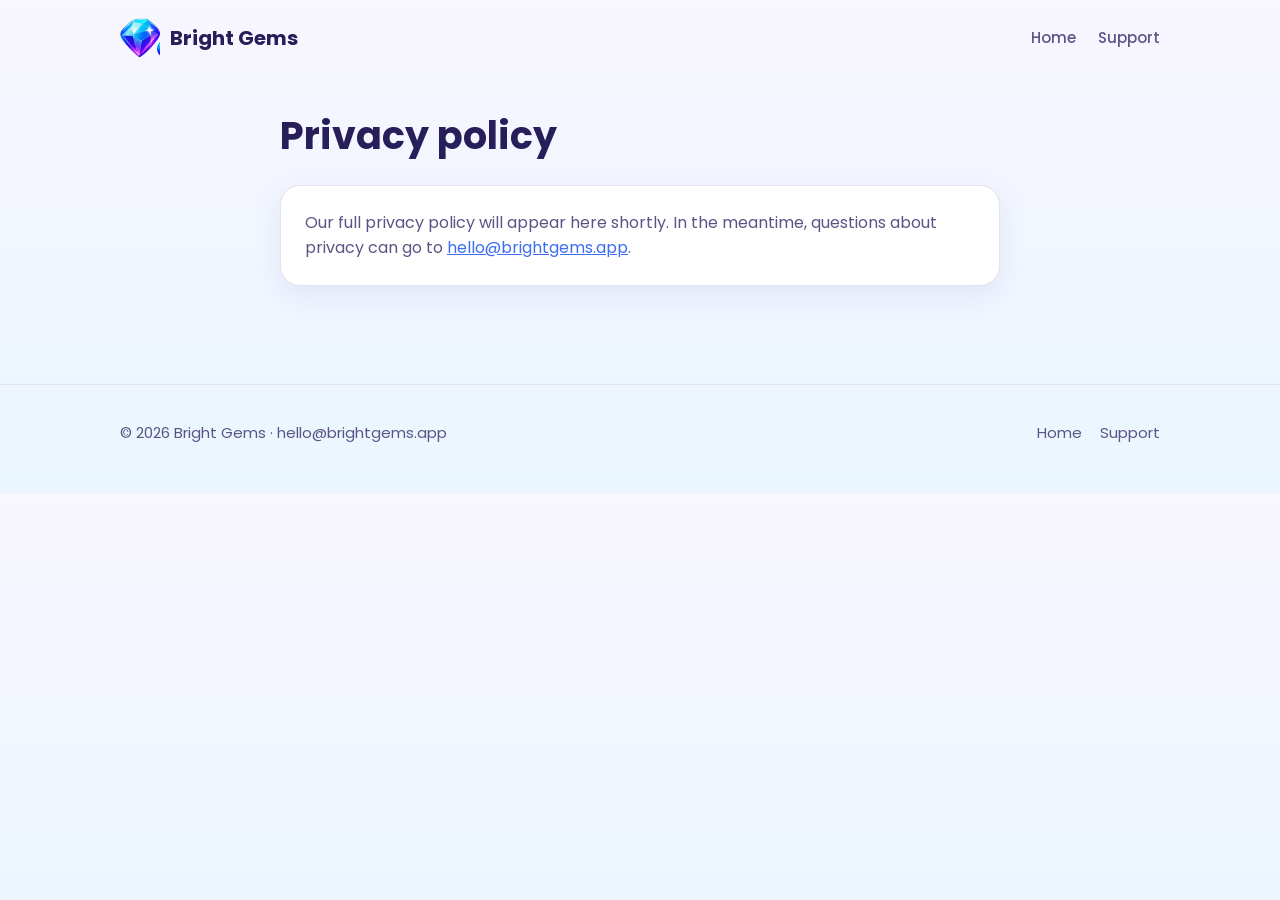
==== privacy.html @ f8c75b59 "Import the live brightgems.app site from Netlify Exact copy of the production deploy (Oct 30, 2026):" ====
<!doctype html>
<html lang="en">
<head>
  <meta charset="utf-8">
  <meta name="viewport" content="width=device-width, initial-scale=1">
  <title>Privacy policy · Bright Gems</title>
  <meta name="description" content="Bright Gems privacy policy.">
  <link rel="icon" type="image/png" sizes="32x32" href="assets/favicon-32.png">
  <link rel="apple-touch-icon" href="assets/apple-touch-icon.png">
  <link rel="stylesheet" href="assets/styles.css">
</head>
<body>

<header class="site-header">
  <div class="wrap">
    <a class="brand" href="/"><img src="assets/gem.png" alt="">Bright Gems</a>
    <nav class="nav" aria-label="Main">
      <a href="/">Home</a>
      <a href='/support'>Support</a>
    </nav>
  </div>
</header>

<main class="page">
  <h1>Privacy policy</h1>
  <!-- PRIVACY_POLICY_TEXT: replace this block with the full policy text -->
  <div class="card">
    <p>Our full privacy policy will appear here shortly. In the meantime, questions about privacy can go to <a href="mailto:hello@brightgems.app">hello@brightgems.app</a>.</p>
  </div>
</main>

<footer class="site-footer">
  <div class="wrap">
    <div>© 2026 Bright Gems · <a href="mailto:hello@brightgems.app">hello@brightgems.app</a></div>
    <nav aria-label="Footer">
      <a href="/">Home</a>
      <a href='/support'>Support</a>
    </nav>
  </div>
</footer>

</body>
</html>
---- assets/styles.css ----
@font-face { font-family: "Poppins"; src: url("fonts/Poppins-Regular.ttf") format("truetype"); font-weight: 400; font-display: swap; }
@font-face { font-family: "Poppins"; src: url("fonts/Poppins-Medium.ttf") format("truetype"); font-weight: 500; font-display: swap; }
@font-face { font-family: "Poppins"; src: url("fonts/Poppins-Bold.ttf") format("truetype"); font-weight: 700; font-display: swap; }

:root {
  --ink: #281e5a;
  --ink-soft: #5b5486;
  --bg: #f8f6ff;
  --bg-sky: #eaf6ff;
  --card: #ffffff;
  --line: #e4e0f5;
  --cyan: #0aa8d8;
  --blue: #3d6df2;
  --purple: #7a4be0;
  --radius: 20px;
  --shadow: 0 10px 30px rgba(60, 40, 140, 0.08);
  --max: 1080px;
}

* { box-sizing: border-box; }
html { scroll-behavior: smooth; }
body {
  margin: 0;
  font-family: "Poppins", system-ui, -apple-system, "Segoe UI", sans-serif;
  color: var(--ink);
  background: linear-gradient(180deg, var(--bg) 0%, var(--bg-sky) 100%);
  line-height: 1.6;
  font-size: 17px;
}
img { max-width: 100%; height: auto; display: block; }
a { color: var(--blue); }
.wrap { max-width: var(--max); margin: 0 auto; padding: 0 20px; }

/* header */
.site-header { padding: 18px 0; }
.site-header .wrap { display: flex; align-items: center; justify-content: space-between; gap: 16px; }
.brand { display: flex; align-items: center; gap: 10px; text-decoration: none; color: var(--ink); font-weight: 700; font-size: 20px; }
.brand img { width: 40px; height: 40px; }
.nav { display: flex; gap: 22px; }
.nav a { color: var(--ink-soft); text-decoration: none; font-weight: 500; font-size: 15px; }
.nav a:hover { color: var(--blue); }

/* hero */
.hero { text-align: center; padding: 28px 0 56px; }
.hero-logo { width: min(560px, 90%); margin: 0 auto 18px; filter: drop-shadow(0 12px 22px rgba(60, 40, 140, 0.15)); }
.hero h1 { font-size: clamp(28px, 4.6vw, 44px); line-height: 1.2; margin: 0 0 12px; }
.hero p.lead { font-size: clamp(17px, 2.2vw, 20px); color: var(--ink-soft); max-width: 640px; margin: 0 auto 26px; }
.cta-row { display: flex; flex-wrap: wrap; gap: 12px; justify-content: center; }
.btn {
  display: inline-flex; align-items: center; gap: 10px; padding: 14px 26px; border-radius: 999px;
  font-weight: 700; text-decoration: none; font-size: 17px; border: 0; cursor: pointer;
}
.btn-primary { background: linear-gradient(90deg, var(--cyan), var(--blue) 55%, var(--purple)); color: #fff; box-shadow: 0 8px 20px rgba(61, 109, 242, 0.3); }
.btn-soon { background: var(--ink); color: #fff; cursor: default; }
.btn-ghost { background: #fff; color: var(--ink); border: 2px solid var(--line); }
.small-note { font-size: 14px; color: var(--ink-soft); margin-top: 14px; }

.pills { display: flex; flex-wrap: wrap; gap: 10px; justify-content: center; margin-top: 22px; }
.pill { padding: 6px 16px; border-radius: 999px; color: #fff; font-weight: 500; font-size: 15px; }
.pill.c { background: var(--cyan); } .pill.p { background: var(--purple); } .pill.b { background: var(--blue); }

/* sections */
section { padding: 56px 0; }
section h2 { font-size: clamp(26px, 3.4vw, 34px); line-height: 1.25; margin: 0 0 10px; text-align: center; }
section .sub { text-align: center; color: var(--ink-soft); max-width: 640px; margin: 0 auto 34px; }
.grid { display: grid; gap: 18px; }
.grid-3 { grid-template-columns: repeat(auto-fit, minmax(240px, 1fr)); }
.grid-4 { grid-template-columns: repeat(auto-fit, minmax(210px, 1fr)); }
.card { background: var(--card); border: 1px solid var(--line); border-radius: var(--radius); padding: 24px; box-shadow: var(--shadow); }
.card h3 { margin: 6px 0 6px; font-size: 19px; }
.card p { margin: 0; color: var(--ink-soft); font-size: 16px; }
.step-num { width: 40px; height: 40px; border-radius: 50%; display: grid; place-items: center; color: #fff; font-weight: 700; background: linear-gradient(135deg, var(--cyan), var(--purple)); }
.icon { font-size: 30px; line-height: 1; }

.feature { display: grid; grid-template-columns: 1.1fr 1fr; gap: 34px; align-items: center; }
.feature h2, .feature .sub { text-align: left; margin-left: 0; }
.feature ul { padding-left: 20px; color: var(--ink-soft); }
.feature li { margin: 6px 0; }
.report-card { background: #fff; border-radius: var(--radius); border: 1px solid var(--line); box-shadow: var(--shadow); padding: 22px; }
.report-card .tag { font-size: 13px; color: var(--ink-soft); }
.bar { margin: 12px 0; }
.bar span { display: flex; justify-content: space-between; font-size: 15px; font-weight: 500; }
.bar i { display: block; height: 10px; border-radius: 99px; background: var(--line); margin-top: 6px; overflow: hidden; }
.bar i b { display: block; height: 100%; border-radius: 99px; background: linear-gradient(90deg, var(--cyan), var(--purple)); }

.plans { display: grid; grid-template-columns: repeat(auto-fit, minmax(280px, 1fr)); gap: 18px; max-width: 820px; margin: 0 auto; }
.plan h3 { font-size: 22px; }
.plan ul { list-style: none; padding: 0; margin: 14px 0 0; }
.plan li { padding: 7px 0 7px 30px; position: relative; color: var(--ink); border-top: 1px solid var(--line); }
.plan li::before { content: "✓"; position: absolute; left: 4px; color: var(--cyan); font-weight: 700; }
.plan li.no { color: var(--ink-soft); }
.plan li.no::before { content: "–"; color: var(--ink-soft); }
.plan.full { border: 2px solid var(--purple); }
.price { font-size: 30px; font-weight: 700; line-height: 1.2; margin-top: 4px; }
.price span { font-size: 17px; font-weight: 500; color: var(--ink-soft); }
.price-note { font-size: 15px; color: var(--ink-soft); }

.faq { max-width: 760px; margin: 0 auto; }
details { background: #fff; border: 1px solid var(--line); border-radius: 16px; padding: 16px 20px; margin-bottom: 12px; }
summary { font-weight: 700; cursor: pointer; }
details p { color: var(--ink-soft); margin: 10px 0 0; }

/* page content (support, privacy) */
.page { max-width: 760px; margin: 0 auto; padding: 20px 20px 60px; }
.page h1 { font-size: clamp(28px, 4vw, 38px); margin: 10px 0 8px; }
.page h2 { text-align: left; font-size: 22px; margin: 30px 0 8px; }
.page .card { margin: 18px 0; }

/* footer */
.site-footer { padding: 36px 0 48px; border-top: 1px solid var(--line); margin-top: 20px; font-size: 15px; color: var(--ink-soft); }
.site-footer .wrap { display: flex; flex-wrap: wrap; gap: 18px; justify-content: space-between; align-items: center; }
.site-footer nav { display: flex; flex-wrap: wrap; gap: 18px; }
.site-footer a { color: var(--ink-soft); text-decoration: none; }
.site-footer a:hover { color: var(--blue); }

@media (max-width: 760px) {
  .nav { display: none; }
  .feature { grid-template-columns: 1fr; }
  .feature h2, .feature .sub { text-align: center; }
  section { padding: 40px 0; }
}
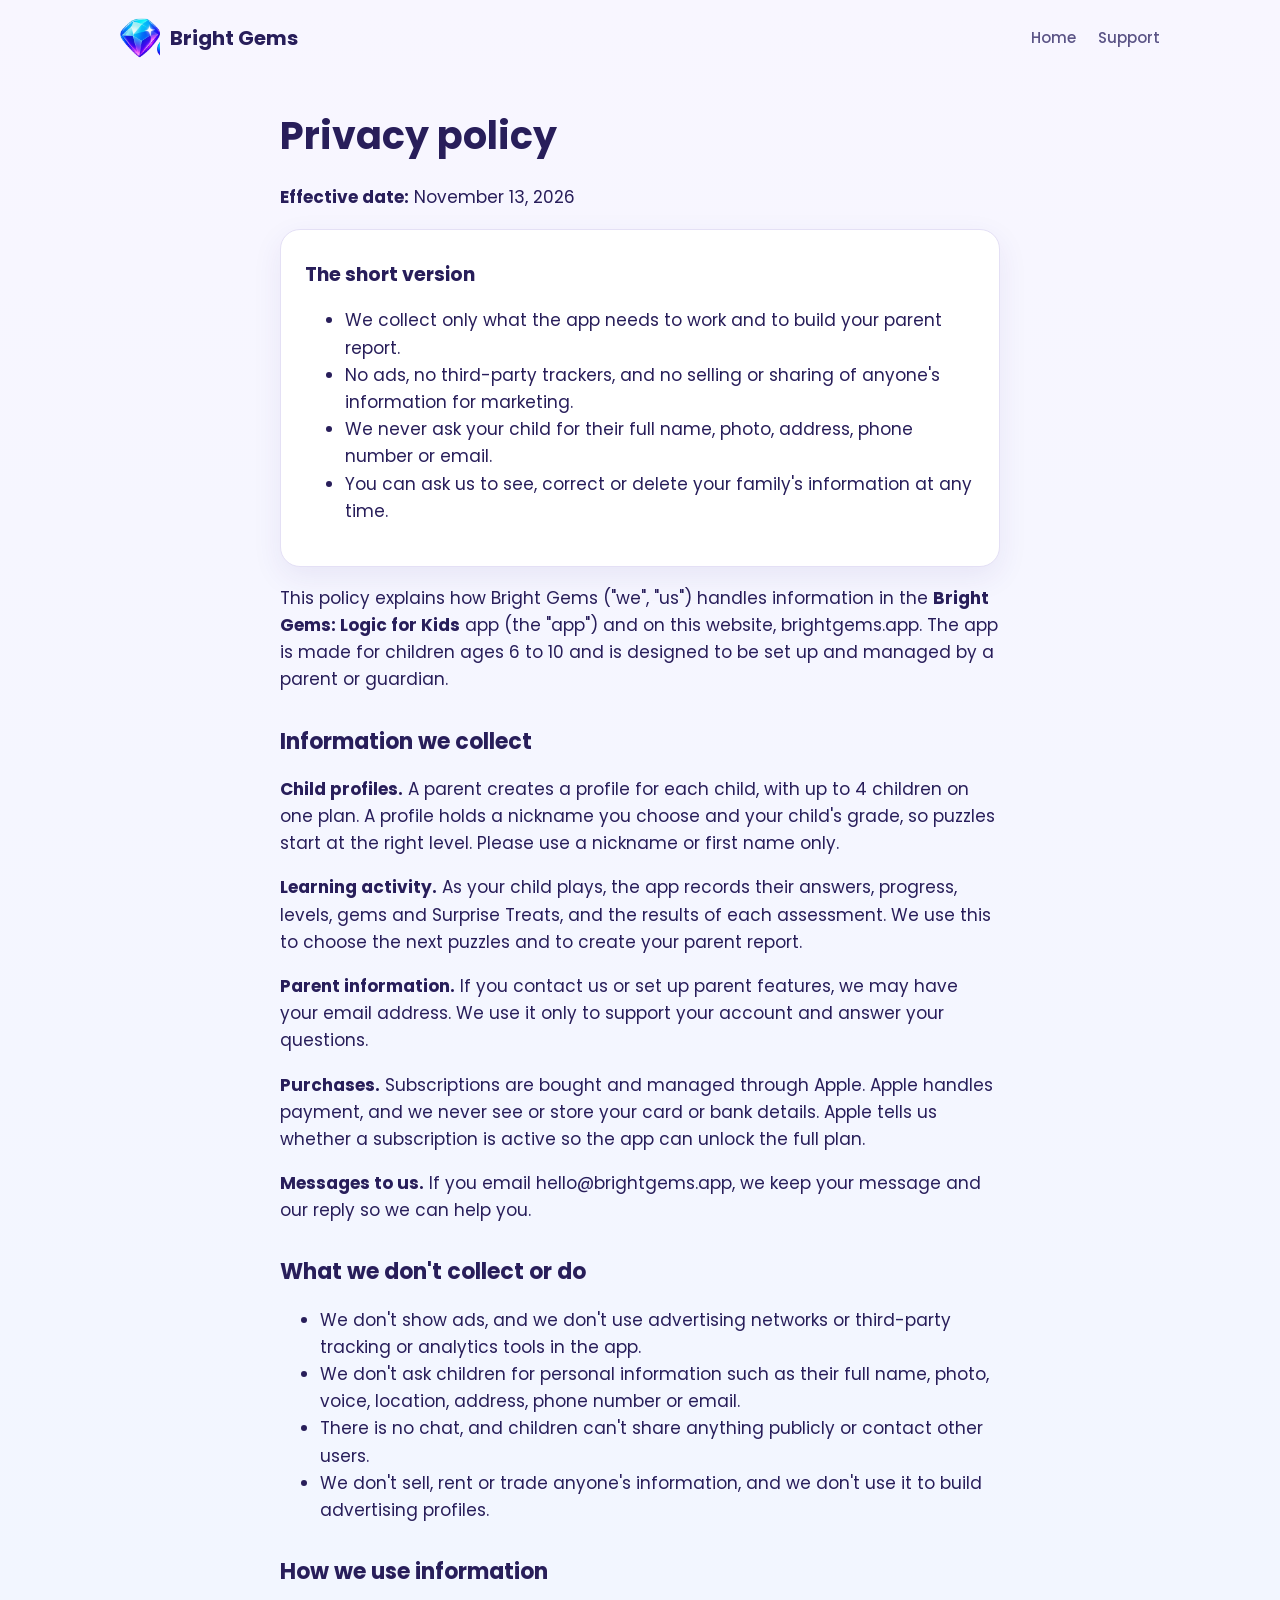
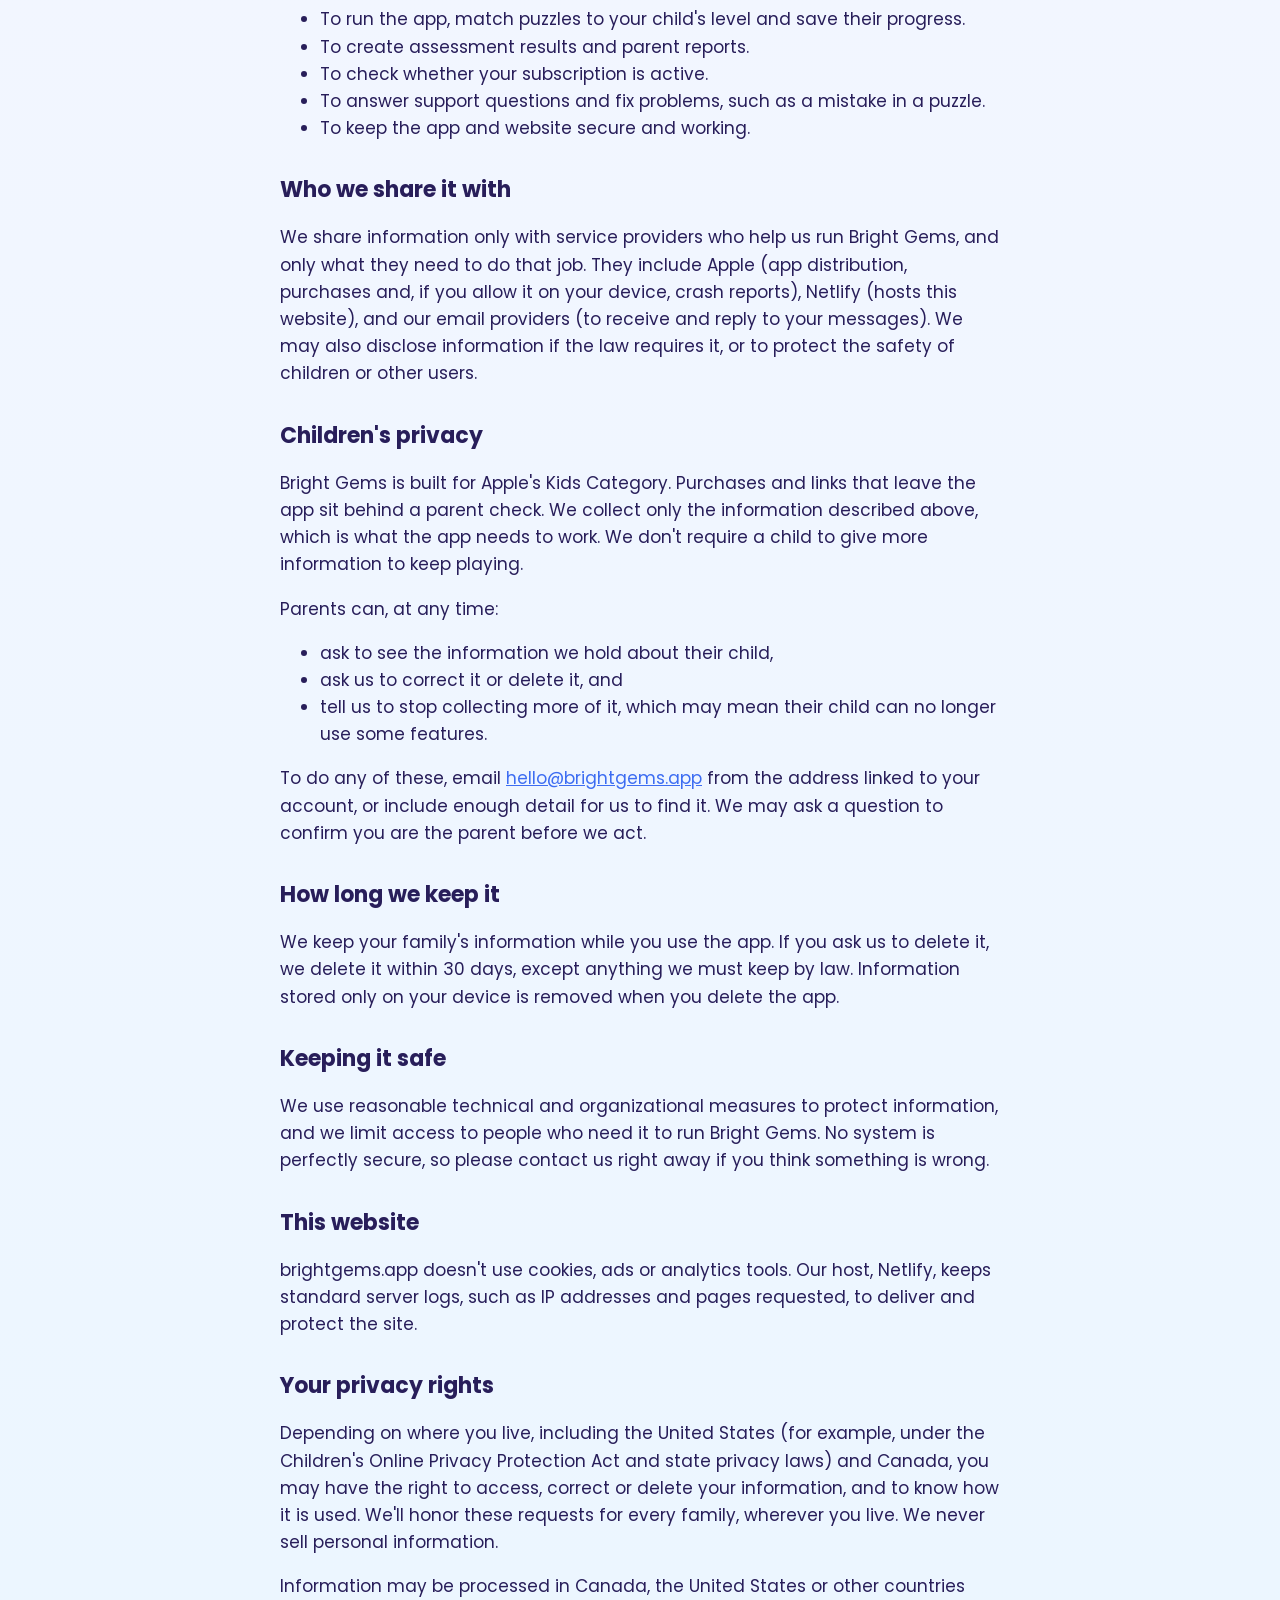
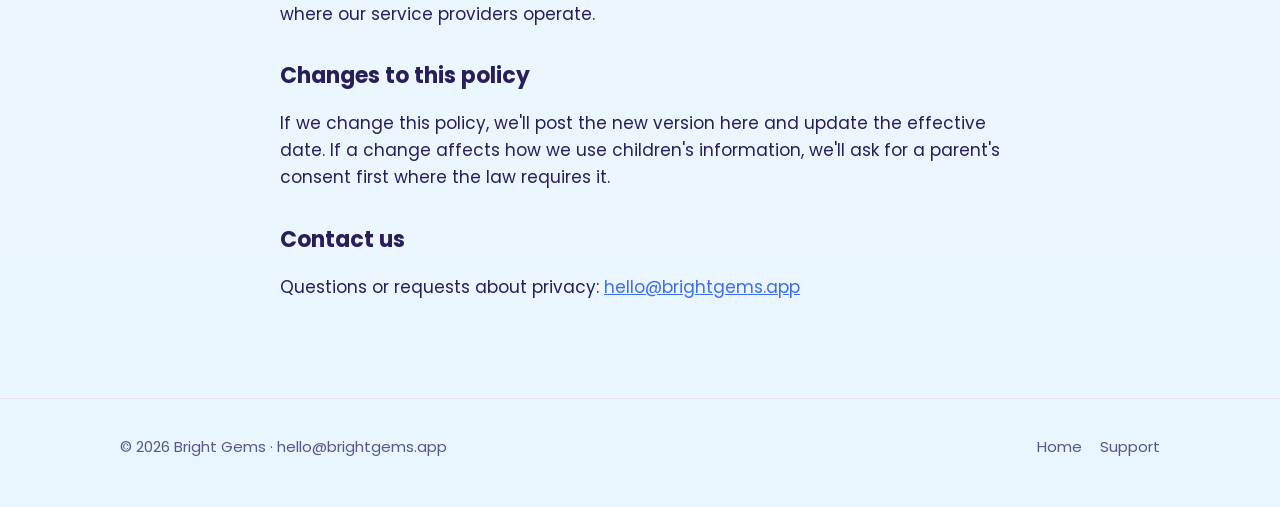
==== commit 0fa56676: "Homepage US wording fixes; add full privacy policy - "practise" -> "practice" - FAQ and plans note n" ====
--- a/privacy.html
+++ b/privacy.html
@@ -4,7 +4,7 @@
   <meta charset="utf-8">
   <meta name="viewport" content="width=device-width, initial-scale=1">
   <title>Privacy policy · Bright Gems</title>
-  <meta name="description" content="Bright Gems privacy policy.">
+  <meta name="description" content="How Bright Gems handles information in the Bright Gems: Logic for Kids app and on brightgems.app. No ads, no third-party tracking, and parents stay in control.">
   <link rel="icon" type="image/png" sizes="32x32" href="assets/favicon-32.png">
   <link rel="apple-touch-icon" href="assets/apple-touch-icon.png">
   <link rel="stylesheet" href="assets/styles.css">
@@ -23,10 +23,75 @@
 
 <main class="page">
   <h1>Privacy policy</h1>
-  <!-- PRIVACY_POLICY_TEXT: replace this block with the full policy text -->
+  <p><strong>Effective date:</strong> November 13, 2026</p>
+
   <div class="card">
-    <p>Our full privacy policy will appear here shortly. In the meantime, questions about privacy can go to <a href="mailto:hello@brightgems.app">hello@brightgems.app</a>.</p>
+    <h3>The short version</h3>
+    <ul>
+      <li>We collect only what the app needs to work and to build your parent report.</li>
+      <li>No ads, no third-party trackers, and no selling or sharing of anyone's information for marketing.</li>
+      <li>We never ask your child for their full name, photo, address, phone number or email.</li>
+      <li>You can ask us to see, correct or delete your family's information at any time.</li>
+    </ul>
   </div>
+
+  <p>This policy explains how Bright Gems ("we", "us") handles information in the <strong>Bright Gems: Logic for Kids</strong> app (the "app") and on this website, brightgems.app. The app is made for children ages 6 to 10 and is designed to be set up and managed by a parent or guardian.</p>
+
+  <h2>Information we collect</h2>
+  <p><strong>Child profiles.</strong> A parent creates a profile for each child, with up to 4 children on one plan. A profile holds a nickname you choose and your child's grade, so puzzles start at the right level. Please use a nickname or first name only.</p>
+  <p><strong>Learning activity.</strong> As your child plays, the app records their answers, progress, levels, gems and Surprise Treats, and the results of each assessment. We use this to choose the next puzzles and to create your parent report.</p>
+  <p><strong>Parent information.</strong> If you contact us or set up parent features, we may have your email address. We use it only to support your account and answer your questions.</p>
+  <p><strong>Purchases.</strong> Subscriptions are bought and managed through Apple. Apple handles payment, and we never see or store your card or bank details. Apple tells us whether a subscription is active so the app can unlock the full plan.</p>
+  <p><strong>Messages to us.</strong> If you email hello@brightgems.app, we keep your message and our reply so we can help you.</p>
+
+  <h2>What we don't collect or do</h2>
+  <ul>
+    <li>We don't show ads, and we don't use advertising networks or third-party tracking or analytics tools in the app.</li>
+    <li>We don't ask children for personal information such as their full name, photo, voice, location, address, phone number or email.</li>
+    <li>There is no chat, and children can't share anything publicly or contact other users.</li>
+    <li>We don't sell, rent or trade anyone's information, and we don't use it to build advertising profiles.</li>
+  </ul>
+
+  <h2>How we use information</h2>
+  <ul>
+    <li>To run the app, match puzzles to your child's level and save their progress.</li>
+    <li>To create assessment results and parent reports.</li>
+    <li>To check whether your subscription is active.</li>
+    <li>To answer support questions and fix problems, such as a mistake in a puzzle.</li>
+    <li>To keep the app and website secure and working.</li>
+  </ul>
+
+  <h2>Who we share it with</h2>
+  <p>We share information only with service providers who help us run Bright Gems, and only what they need to do that job. They include Apple (app distribution, purchases and, if you allow it on your device, crash reports), Netlify (hosts this website), and our email providers (to receive and reply to your messages). We may also disclose information if the law requires it, or to protect the safety of children or other users.</p>
+
+  <h2>Children's privacy</h2>
+  <p>Bright Gems is built for Apple's Kids Category. Purchases and links that leave the app sit behind a parent check. We collect only the information described above, which is what the app needs to work. We don't require a child to give more information to keep playing.</p>
+  <p>Parents can, at any time:</p>
+  <ul>
+    <li>ask to see the information we hold about their child,</li>
+    <li>ask us to correct it or delete it, and</li>
+    <li>tell us to stop collecting more of it, which may mean their child can no longer use some features.</li>
+  </ul>
+  <p>To do any of these, email <a href="mailto:hello@brightgems.app">hello@brightgems.app</a> from the address linked to your account, or include enough detail for us to find it. We may ask a question to confirm you are the parent before we act.</p>
+
+  <h2>How long we keep it</h2>
+  <p>We keep your family's information while you use the app. If you ask us to delete it, we delete it within 30 days, except anything we must keep by law. Information stored only on your device is removed when you delete the app.</p>
+
+  <h2>Keeping it safe</h2>
+  <p>We use reasonable technical and organizational measures to protect information, and we limit access to people who need it to run Bright Gems. No system is perfectly secure, so please contact us right away if you think something is wrong.</p>
+
+  <h2>This website</h2>
+  <p>brightgems.app doesn't use cookies, ads or analytics tools. Our host, Netlify, keeps standard server logs, such as IP addresses and pages requested, to deliver and protect the site.</p>
+
+  <h2>Your privacy rights</h2>
+  <p>Depending on where you live, including the United States (for example, under the Children's Online Privacy Protection Act and state privacy laws) and Canada, you may have the right to access, correct or delete your information, and to know how it is used. We'll honor these requests for every family, wherever you live. We never sell personal information.</p>
+  <p>Information may be processed in Canada, the United States or other countries where our service providers operate.</p>
+
+  <h2>Changes to this policy</h2>
+  <p>If we change this policy, we'll post the new version here and update the effective date. If a change affects how we use children's information, we'll ask for a parent's consent first where the law requires it.</p>
+
+  <h2>Contact us</h2>
+  <p>Questions or requests about privacy: <a href="mailto:hello@brightgems.app">hello@brightgems.app</a></p>
 </main>
 
 <footer class="site-footer">
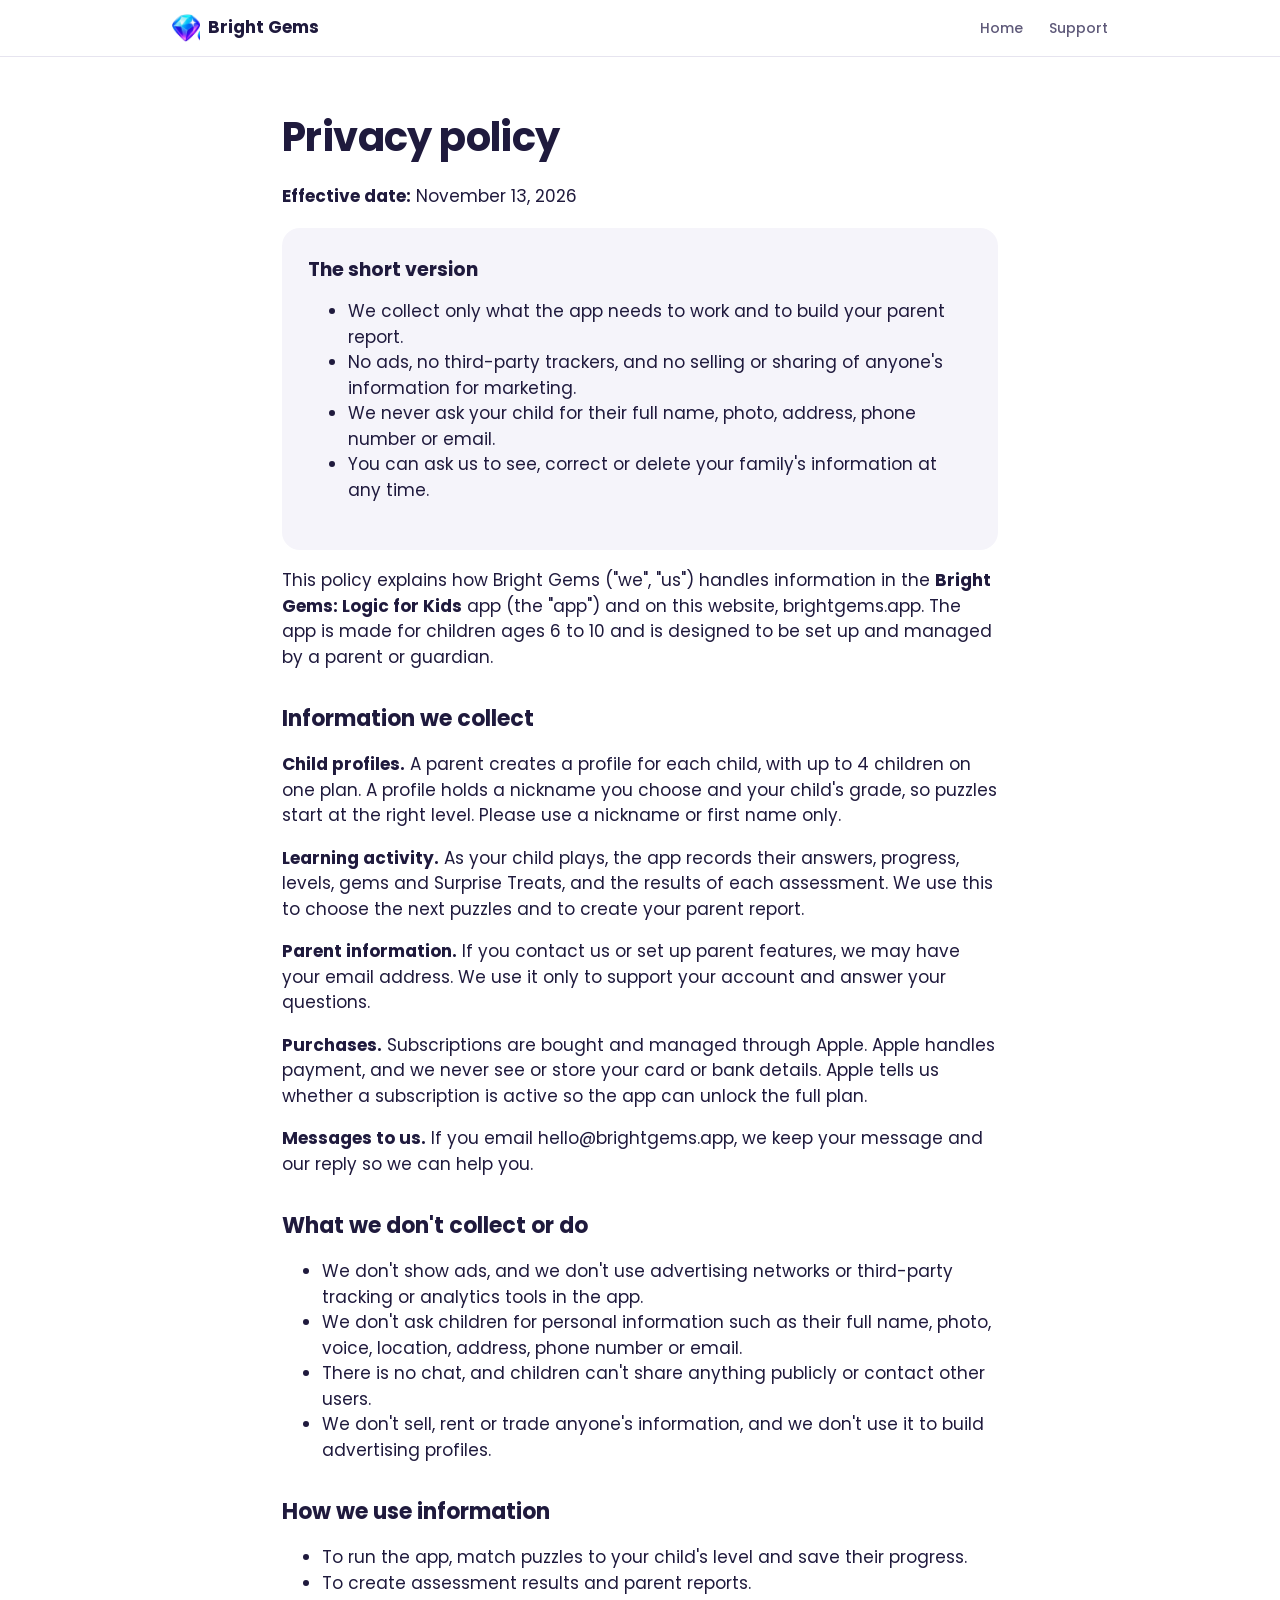
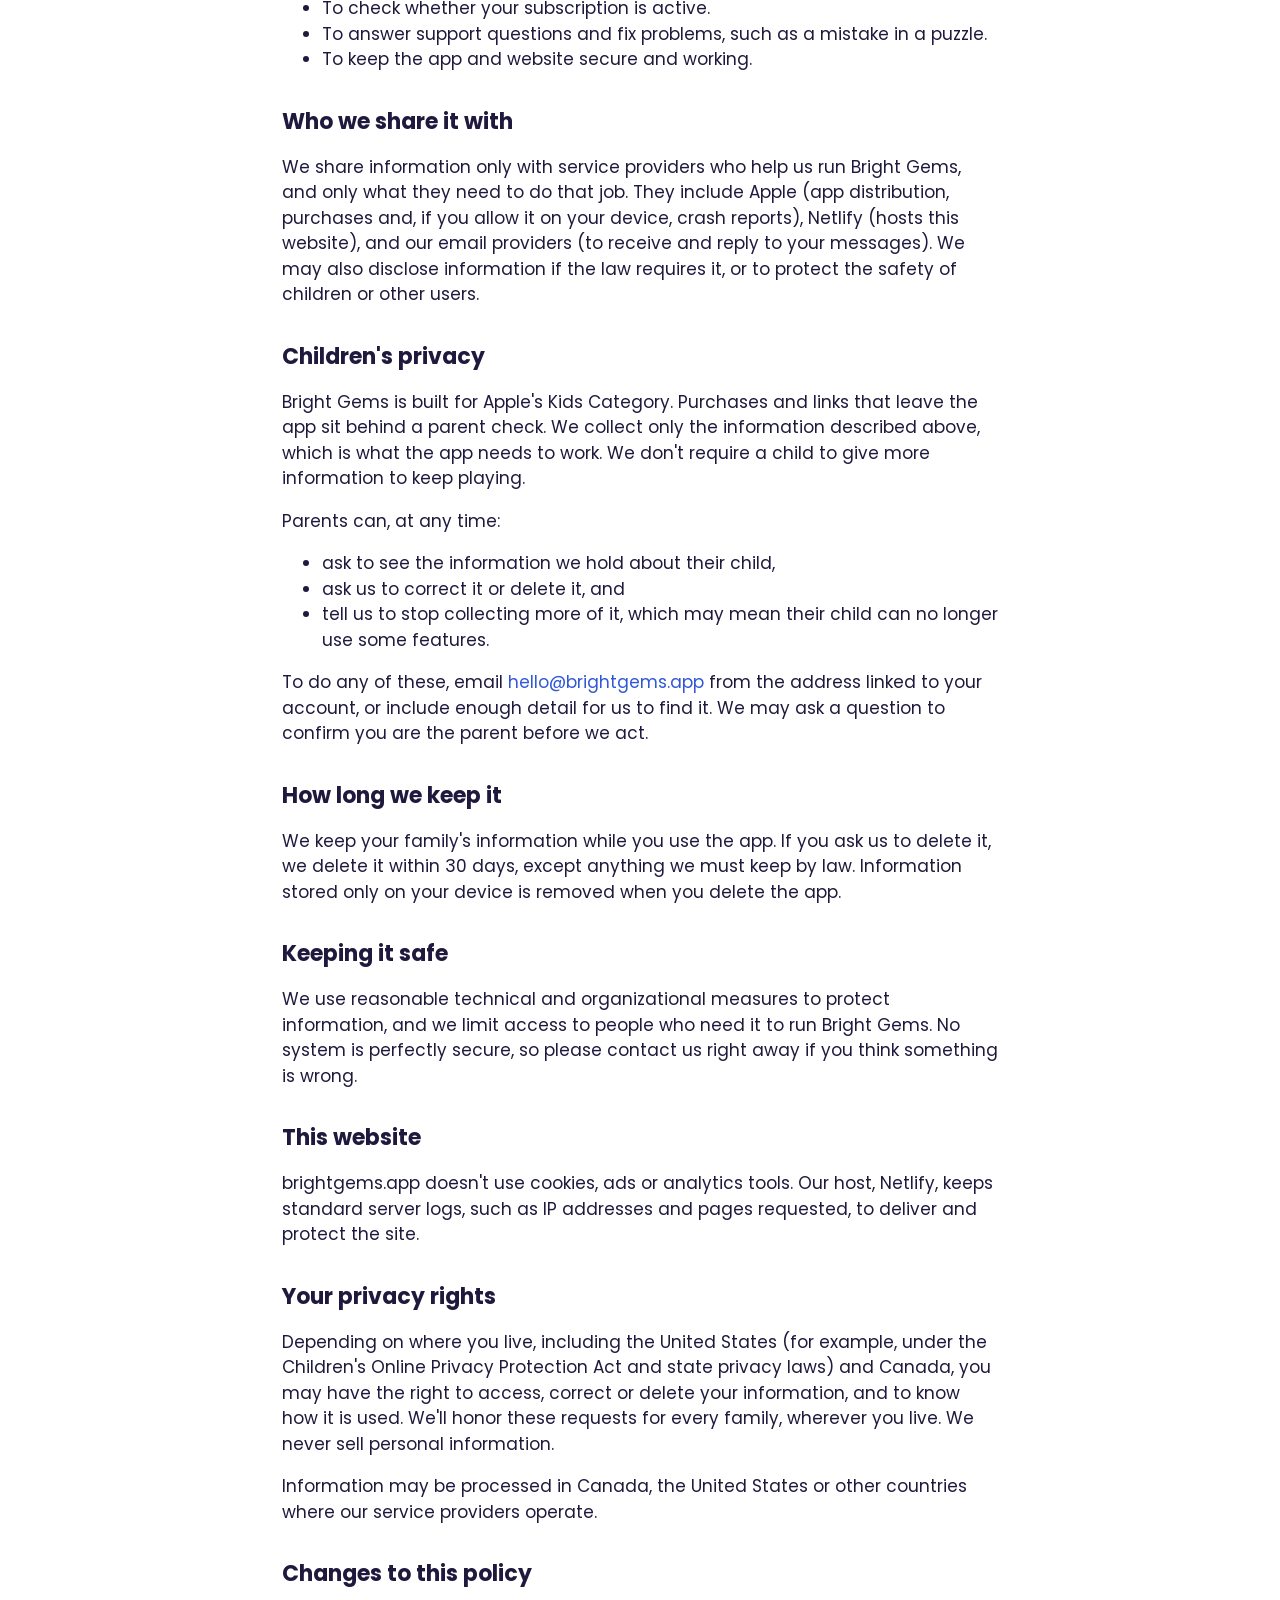
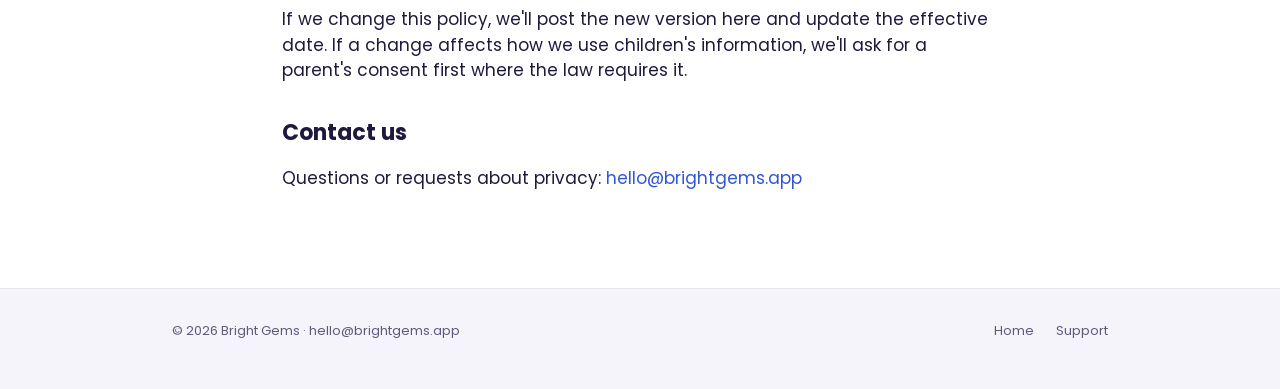
==== commit 9fe3a03c: "Website: visible keyboard focus, correct heading order, small polish (Hallmark checker trial) Co-Aut" ====
--- a/privacy.html
+++ b/privacy.html
@@ -26,7 +26,7 @@
   <p><strong>Effective date:</strong> November 13, 2026</p>
 
   <div class="card">
-    <h3>The short version</h3>
+    <h2>The short version</h2>
     <ul>
       <li>We collect only what the app needs to work and to build your parent report.</li>
       <li>No ads, no third-party trackers, and no selling or sharing of anyone's information for marketing.</li>
--- a/assets/styles.css
+++ b/assets/styles.css
@@ -1,121 +1,185 @@
+/* Bright Gems site styles: trial built from DESIGN.md */
 @font-face { font-family: "Poppins"; src: url("fonts/Poppins-Regular.ttf") format("truetype"); font-weight: 400; font-display: swap; }
 @font-face { font-family: "Poppins"; src: url("fonts/Poppins-Medium.ttf") format("truetype"); font-weight: 500; font-display: swap; }
 @font-face { font-family: "Poppins"; src: url("fonts/Poppins-Bold.ttf") format("truetype"); font-weight: 700; font-display: swap; }
 
 :root {
-  --ink: #281e5a;
-  --ink-soft: #5b5486;
-  --bg: #f8f6ff;
-  --bg-sky: #eaf6ff;
-  --card: #ffffff;
-  --line: #e4e0f5;
-  --cyan: #0aa8d8;
-  --blue: #3d6df2;
-  --purple: #7a4be0;
-  --radius: 20px;
-  --shadow: 0 10px 30px rgba(60, 40, 140, 0.08);
-  --max: 1080px;
+  --ink: #1f1a3d;
+  --ink-soft: #5f5a7a;
+  --canvas: #ffffff;
+  --mist: #f5f4fa;
+  --night: #1f1a3d;
+  --on-night: #ffffff;
+  --on-night-soft: #c9c5e0;
+  --action: #3157d5;
+  --action-on-night: #8fb0ff;
+  --gem-cyan: #0aa8d8;
+  --gem-purple: #7a4be0;
+  --gem-gold: #f2b230;
+  --hairline: #e6e4ef;
+  --on-action: #ffffff;
+  --header-glass: rgba(255, 255, 255, 0.86);
+  --night-card: rgba(255, 255, 255, 0.06);
+  --lift-shadow: rgba(31, 26, 61, 0.25);
+  --font: "Poppins", system-ui, sans-serif;
+  --radius: 18px;
+  --max: 980px;
 }
 
 * { box-sizing: border-box; }
 html { scroll-behavior: smooth; }
 body {
   margin: 0;
-  font-family: "Poppins", system-ui, -apple-system, "Segoe UI", sans-serif;
+  font-family: var(--font);
   color: var(--ink);
-  background: linear-gradient(180deg, var(--bg) 0%, var(--bg-sky) 100%);
-  line-height: 1.6;
+  background: var(--canvas);
   font-size: 17px;
+  line-height: 1.5;
+  -webkit-font-smoothing: antialiased;
 }
+html, body { overflow-x: clip; }
+h1, h2, h3 { text-wrap: balance; }
+/* Keyboard focus: always visible (accessibility). */
+:focus-visible { outline: 3px solid var(--action); outline-offset: 3px; border-radius: 6px; }
+.band.night :focus-visible { outline-color: var(--action-on-night); }
 img { max-width: 100%; height: auto; display: block; }
-a { color: var(--blue); }
-.wrap { max-width: var(--max); margin: 0 auto; padding: 0 20px; }
+a { color: var(--action); text-decoration: none; }
+a:hover { text-decoration: underline; }
+.wrap { max-width: var(--max); margin: 0 auto; padding: 0 22px; }
 
-/* header */
-.site-header { padding: 18px 0; }
-.site-header .wrap { display: flex; align-items: center; justify-content: space-between; gap: 16px; }
-.brand { display: flex; align-items: center; gap: 10px; text-decoration: none; color: var(--ink); font-weight: 700; font-size: 20px; }
-.brand img { width: 40px; height: 40px; }
-.nav { display: flex; gap: 22px; }
-.nav a { color: var(--ink-soft); text-decoration: none; font-weight: 500; font-size: 15px; }
-.nav a:hover { color: var(--blue); }
+/* header: quiet, translucent, sticky */
+.site-header {
+  position: sticky; top: 0; z-index: 10;
+  background: var(--header-glass);
+  backdrop-filter: saturate(180%) blur(16px);
+  -webkit-backdrop-filter: saturate(180%) blur(16px);
+  border-bottom: 1px solid var(--hairline);
+}
+.site-header .wrap { display: flex; align-items: center; justify-content: space-between; gap: 16px; height: 56px; }
+.brand { display: flex; align-items: center; gap: 8px; color: var(--ink); font-weight: 700; font-size: 17px; }
+.brand:hover { text-decoration: none; }
+.brand img { width: 28px; height: 28px; }
+.nav { display: flex; gap: 26px; }
+.nav a { color: var(--ink-soft); font-size: 14px; font-weight: 500; }
+.nav a:hover { color: var(--ink); text-decoration: none; }
+
+/* bands: the color change is the divider */
+.band { padding: 96px 0; }
+.band.canvas { background: var(--canvas); }
+.band.mist { background: var(--mist); }
+.band.night { background: var(--night); color: var(--on-night); }
+.band.night .sub, .band.night .card p { color: var(--on-night-soft); }
+.band.night a { color: var(--action-on-night); }
+
+section h2 {
+  font-size: 40px; line-height: 1.1; letter-spacing: -0.015em; font-weight: 700;
+  margin: 0 0 14px; text-align: center;
+}
+section .sub { text-align: center; color: var(--ink-soft); font-size: 21px; line-height: 1.45; max-width: 680px; margin: 0 auto 56px; }
 
 /* hero */
-.hero { text-align: center; padding: 28px 0 56px; }
-.hero-logo { width: min(560px, 90%); margin: 0 auto 18px; filter: drop-shadow(0 12px 22px rgba(60, 40, 140, 0.15)); }
-.hero h1 { font-size: clamp(28px, 4.6vw, 44px); line-height: 1.2; margin: 0 0 12px; }
-.hero p.lead { font-size: clamp(17px, 2.2vw, 20px); color: var(--ink-soft); max-width: 640px; margin: 0 auto 26px; }
-.cta-row { display: flex; flex-wrap: wrap; gap: 12px; justify-content: center; }
-.btn {
-  display: inline-flex; align-items: center; gap: 10px; padding: 14px 26px; border-radius: 999px;
-  font-weight: 700; text-decoration: none; font-size: 17px; border: 0; cursor: pointer;
-}
-.btn-primary { background: linear-gradient(90deg, var(--cyan), var(--blue) 55%, var(--purple)); color: #fff; box-shadow: 0 8px 20px rgba(61, 109, 242, 0.3); }
-.btn-soon { background: var(--ink); color: #fff; cursor: default; }
-.btn-ghost { background: #fff; color: var(--ink); border: 2px solid var(--line); }
-.small-note { font-size: 14px; color: var(--ink-soft); margin-top: 14px; }
+.hero { text-align: center; padding: 72px 0 104px; }
+.hero-logo { width: min(420px, 80%); margin: 0 auto 36px; }
+.hero h1 { font-size: 56px; line-height: 1.07; letter-spacing: -0.02em; font-weight: 700; margin: 0 auto 18px; max-width: 820px; }
+.hero p.lead { font-size: 21px; line-height: 1.45; color: var(--ink-soft); max-width: 620px; margin: 0 auto 34px; }
+.cta-row { display: flex; flex-wrap: wrap; gap: 14px; justify-content: center; }
+.btn { display: inline-flex; align-items: center; min-height: 44px; padding: 12px 24px; border-radius: 999px; font-weight: 500; font-size: 17px; border: 0; }
+.btn:hover { text-decoration: none; }
+.btn { white-space: nowrap; }
+.btn-primary:active, .btn-ghost:active { transform: translateY(1px); }
+.btn-primary { background: var(--action); color: var(--on-action); }
+.btn-soon { background: var(--ink); color: var(--on-action); cursor: default; }
+.btn-ghost { background: transparent; color: var(--action); border: 1px solid var(--action); }
+.pills { display: flex; flex-wrap: wrap; gap: 8px 26px; justify-content: center; margin-top: 34px; }
+.pill { font-size: 15px; font-weight: 500; color: var(--ink-soft); display: inline-flex; align-items: center; gap: 8px; }
+.pill::before { content: ""; width: 9px; height: 9px; transform: rotate(45deg); border-radius: 2px; }
+.pill.c::before { background: var(--gem-cyan); } .pill.p::before { background: var(--gem-purple); } .pill.b::before { background: var(--gem-gold); }
 
-.pills { display: flex; flex-wrap: wrap; gap: 10px; justify-content: center; margin-top: 22px; }
-.pill { padding: 6px 16px; border-radius: 999px; color: #fff; font-weight: 500; font-size: 15px; }
-.pill.c { background: var(--cyan); } .pill.p { background: var(--purple); } .pill.b { background: var(--blue); }
+/* grids and cards */
+.grid { display: grid; gap: 20px; }
+.grid-3 { grid-template-columns: repeat(3, 1fr); }
+.grid-4 { grid-template-columns: repeat(4, 1fr); }
+.card { background: var(--canvas); border-radius: var(--radius); padding: 30px 26px; }
+.band.canvas .card { background: var(--mist); }
+.band.night .card { background: var(--night-card); }
+.card h3 { margin: 16px 0 6px; font-size: 19px; line-height: 1.3; font-weight: 700; letter-spacing: -0.005em; }
+.card p { margin: 0; color: var(--ink-soft); font-size: 16px; }
+.step-num { width: 34px; height: 34px; border-radius: 50%; display: grid; place-items: center; font-weight: 700; font-size: 15px; color: var(--action); border: 1.5px solid var(--action); }
+.gem { display: block; width: 16px; height: 16px; transform: rotate(45deg); border-radius: 3px; margin: 4px 0 0 4px; }
+.gem.cyan { background: var(--gem-cyan); } .gem.purple { background: var(--gem-purple); }
+.gem.gold { background: var(--gem-gold); } .gem.blue { background: var(--action-on-night); }
+.band.canvas .gem.blue, .band.mist .gem.blue { background: var(--action); }
 
-/* sections */
-section { padding: 56px 0; }
-section h2 { font-size: clamp(26px, 3.4vw, 34px); line-height: 1.25; margin: 0 0 10px; text-align: center; }
-section .sub { text-align: center; color: var(--ink-soft); max-width: 640px; margin: 0 auto 34px; }
-.grid { display: grid; gap: 18px; }
-.grid-3 { grid-template-columns: repeat(auto-fit, minmax(240px, 1fr)); }
-.grid-4 { grid-template-columns: repeat(auto-fit, minmax(210px, 1fr)); }
-.card { background: var(--card); border: 1px solid var(--line); border-radius: var(--radius); padding: 24px; box-shadow: var(--shadow); }
-.card h3 { margin: 6px 0 6px; font-size: 19px; }
-.card p { margin: 0; color: var(--ink-soft); font-size: 16px; }
-.step-num { width: 40px; height: 40px; border-radius: 50%; display: grid; place-items: center; color: #fff; font-weight: 700; background: linear-gradient(135deg, var(--cyan), var(--purple)); }
-.icon { font-size: 30px; line-height: 1; }
+/* assessment feature */
+.feature { display: grid; grid-template-columns: 1.05fr 1fr; gap: 56px; align-items: center; }
+.feature h2, .feature .sub { text-align: left; margin-left: 0; }
+.feature .sub { margin-bottom: 22px; }
+.feature ul { list-style: none; padding: 0; margin: 0; }
+.feature li { padding: 12px 0 12px 26px; border-top: 1px solid var(--hairline); position: relative; }
+.feature li::before { content: ""; position: absolute; left: 2px; top: 21px; width: 8px; height: 8px; transform: rotate(45deg); background: var(--gem-cyan); border-radius: 2px; }
+.report-card { background: var(--canvas); border-radius: 22px; padding: 30px; box-shadow: 0 30px 60px -20px var(--lift-shadow); }
+.report-card .tag { font-size: 13px; color: var(--ink-soft); }
+.bar { margin: 14px 0; }
+.bar span { display: flex; justify-content: space-between; font-size: 15px; font-weight: 500; }
+.bar em { font-style: normal; color: var(--ink-soft); }
+.bar i { display: block; height: 8px; border-radius: 99px; background: var(--mist); margin-top: 6px; overflow: hidden; }
+.bar i b { display: block; height: 100%; border-radius: 99px; background: var(--gem-purple); }
 
-.feature { display: grid; grid-template-columns: 1.1fr 1fr; gap: 34px; align-items: center; }
-.feature h2, .feature .sub { text-align: left; margin-left: 0; }
-.feature ul { padding-left: 20px; color: var(--ink-soft); }
-.feature li { margin: 6px 0; }
-.report-card { background: #fff; border-radius: var(--radius); border: 1px solid var(--line); box-shadow: var(--shadow); padding: 22px; }
-.report-card .tag { font-size: 13px; color: var(--ink-soft); }
-.bar { margin: 12px 0; }
-.bar span { display: flex; justify-content: space-between; font-size: 15px; font-weight: 500; }
-.bar i { display: block; height: 10px; border-radius: 99px; background: var(--line); margin-top: 6px; overflow: hidden; }
-.bar i b { display: block; height: 100%; border-radius: 99px; background: linear-gradient(90deg, var(--cyan), var(--purple)); }
-
-.plans { display: grid; grid-template-columns: repeat(auto-fit, minmax(280px, 1fr)); gap: 18px; max-width: 820px; margin: 0 auto; }
-.plan h3 { font-size: 22px; }
-.plan ul { list-style: none; padding: 0; margin: 14px 0 0; }
-.plan li { padding: 7px 0 7px 30px; position: relative; color: var(--ink); border-top: 1px solid var(--line); }
-.plan li::before { content: "✓"; position: absolute; left: 4px; color: var(--cyan); font-weight: 700; }
+/* plans */
+.plans { display: grid; grid-template-columns: repeat(2, 1fr); gap: 20px; max-width: 820px; margin: 0 auto; }
+.plan { padding: 36px 32px; }
+.plan h3 { font-size: 21px; margin-top: 0; }
+.plan ul { list-style: none; padding: 0; margin: 20px 0 0; }
+.plan li { padding: 10px 0 10px 28px; position: relative; border-top: 1px solid var(--hairline); }
+.plan li::before { content: "✓"; position: absolute; left: 2px; color: var(--gem-cyan); font-weight: 700; }
 .plan li.no { color: var(--ink-soft); }
 .plan li.no::before { content: "–"; color: var(--ink-soft); }
-.plan.full { border: 2px solid var(--purple); }
-.price { font-size: 30px; font-weight: 700; line-height: 1.2; margin-top: 4px; }
-.price span { font-size: 17px; font-weight: 500; color: var(--ink-soft); }
-.price-note { font-size: 15px; color: var(--ink-soft); }
+.plan.full { background: var(--canvas); box-shadow: inset 0 0 0 2px var(--action); }
+.price { font-variant-numeric: tabular-nums; font-size: 34px; white-space: nowrap; font-weight: 700; line-height: 1.1; letter-spacing: -0.015em; margin-top: 6px; }
+.price span { font-size: 17px; font-weight: 400; color: var(--ink-soft); letter-spacing: 0; }
+.price-note { font-size: 15px; color: var(--ink-soft); margin-top: 4px; }
+.small-note { font-size: 14px; color: var(--ink-soft); margin: 28px auto 0; max-width: 720px; }
 
+/* FAQ */
 .faq { max-width: 760px; margin: 0 auto; }
-details { background: #fff; border: 1px solid var(--line); border-radius: 16px; padding: 16px 20px; margin-bottom: 12px; }
-summary { font-weight: 700; cursor: pointer; }
-details p { color: var(--ink-soft); margin: 10px 0 0; }
+details { border-top: 1px solid var(--hairline); padding: 20px 4px; }
+details:last-child { border-bottom: 1px solid var(--hairline); }
+summary { font-weight: 500; font-size: 19px; cursor: pointer; list-style: none; display: flex; justify-content: space-between; gap: 16px; }
+summary::-webkit-details-marker { display: none; }
+summary::after { content: "+"; color: var(--action); font-size: 22px; line-height: 1; }
+details[open] summary::after { content: "–"; }
+details p { color: var(--ink-soft); margin: 12px 0 0; }
 
 /* page content (support, privacy) */
-.page { max-width: 760px; margin: 0 auto; padding: 20px 20px 60px; }
-.page h1 { font-size: clamp(28px, 4vw, 38px); margin: 10px 0 8px; }
-.page h2 { text-align: left; font-size: 22px; margin: 30px 0 8px; }
-.page .card { margin: 18px 0; }
+.page { max-width: 760px; margin: 0 auto; padding: 40px 22px 80px; }
+.page h1 { font-size: 40px; letter-spacing: -0.015em; margin: 10px 0 8px; }
+.page h2 { text-align: left; font-size: 22px; margin: 32px 0 8px; }
+.page .card h2 { font-size: 19px; line-height: 1.3; margin: 0 0 6px; }
+.page .card { margin: 18px 0; background: var(--mist); }
 
 /* footer */
-.site-footer { padding: 36px 0 48px; border-top: 1px solid var(--line); margin-top: 20px; font-size: 15px; color: var(--ink-soft); }
+.site-footer { padding: 32px 0 48px; background: var(--mist); font-size: 13px; color: var(--ink-soft); border-top: 1px solid var(--hairline); }
 .site-footer .wrap { display: flex; flex-wrap: wrap; gap: 18px; justify-content: space-between; align-items: center; }
-.site-footer nav { display: flex; flex-wrap: wrap; gap: 18px; }
-.site-footer a { color: var(--ink-soft); text-decoration: none; }
-.site-footer a:hover { color: var(--blue); }
+.site-footer nav { display: flex; flex-wrap: wrap; gap: 22px; }
+.site-footer a { color: var(--ink-soft); }
 
+@media (max-width: 900px) {
+  .grid-4 { grid-template-columns: repeat(2, 1fr); }
+  .grid-3 { grid-template-columns: 1fr; }
+}
 @media (max-width: 760px) {
   .nav { display: none; }
-  .feature { grid-template-columns: 1fr; }
+  .band { padding: 64px 0; }
+  .hero { padding: 48px 0 72px; }
+  .hero h1 { font-size: 36px; }
+  section h2 { font-size: 30px; }
+  section .sub, .hero p.lead { font-size: 18px; }
+  section .sub { margin-bottom: 36px; }
+  .price { font-size: 30px; }
+  .plan { padding: 30px 22px; }
+  .card, .report-card { padding: 22px 18px; }
+  .page h1 { font-size: 34px; }
+  .feature, .plans, .grid-4 { grid-template-columns: 1fr; }
+  .feature { gap: 36px; }
   .feature h2, .feature .sub { text-align: center; }
-  section { padding: 40px 0; }
 }
